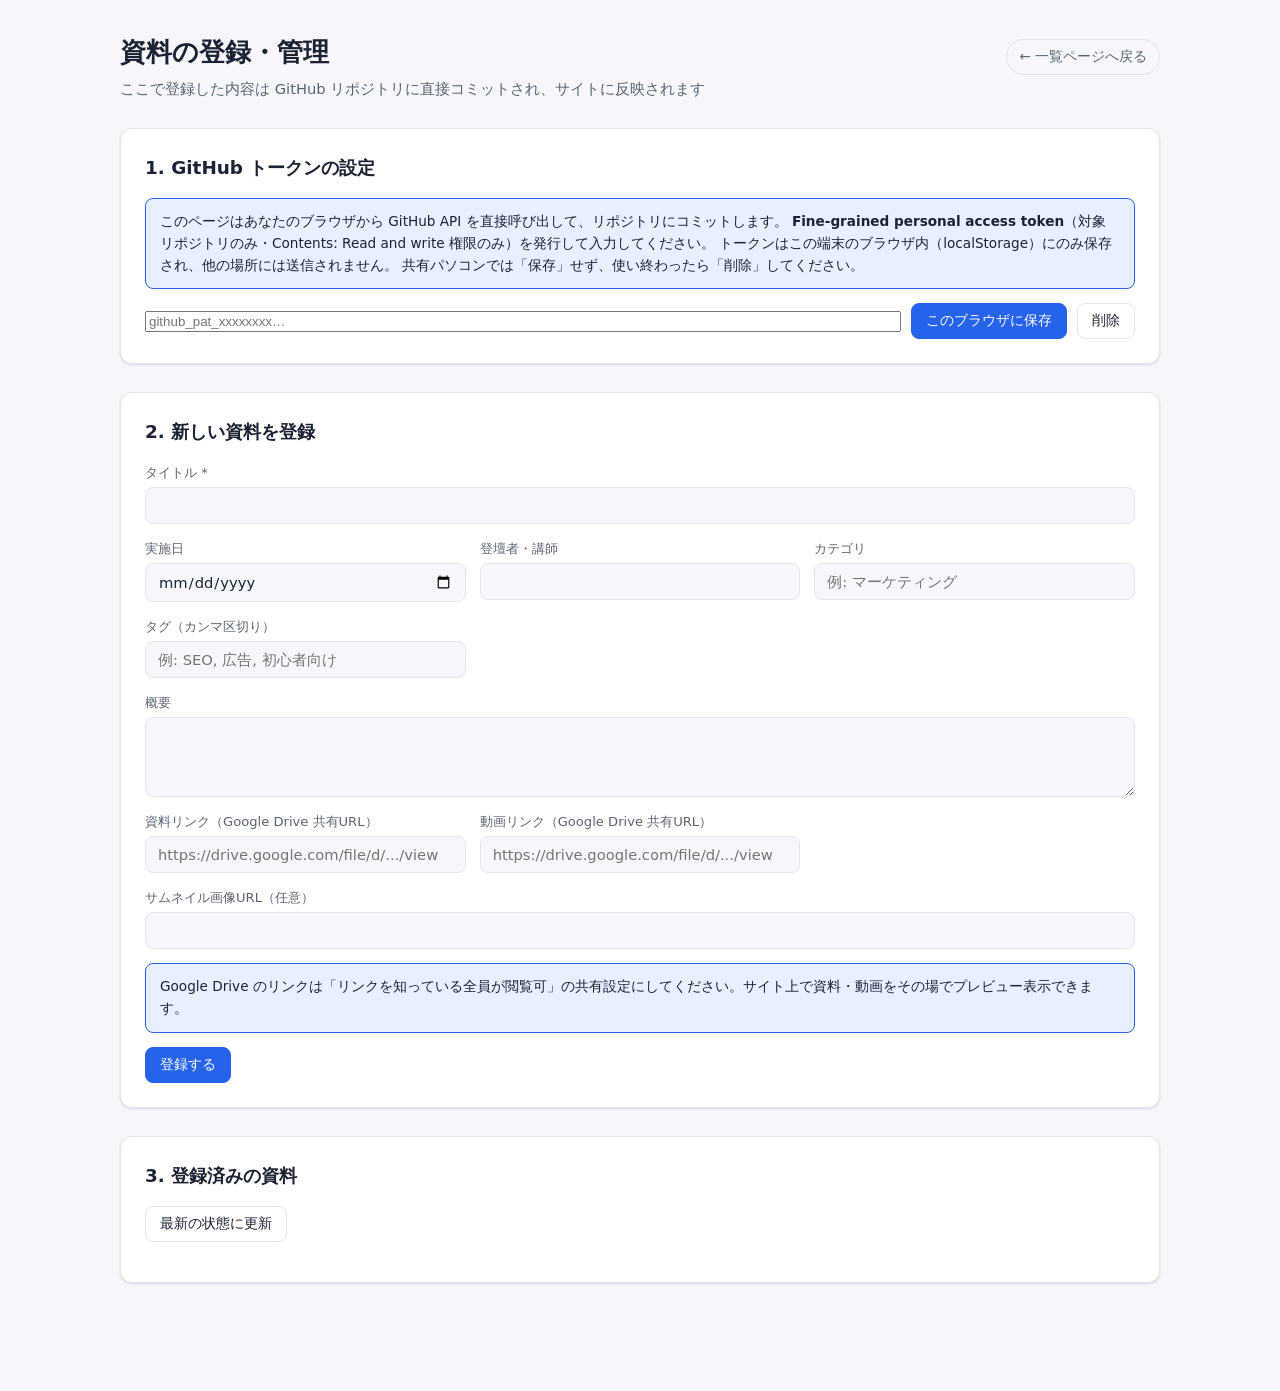
==== admin.html @ a36b5ffc "セミナー資料ライブラリの静的サイトを追加 - GitHub Pages で公開する検索可能な資料・動画一覧サイト - 資料/動画本体はGoogle Driveに置き、リンクのみをdata/materi" ====
<!doctype html>
<html lang="ja">
<head>
  <meta charset="UTF-8" />
  <meta name="viewport" content="width=device-width, initial-scale=1.0" />
  <title>資料の登録・管理 | セミナー資料ライブラリ</title>
  <meta name="robots" content="noindex" />
  <link rel="stylesheet" href="assets/style.css" />
</head>
<body>
  <div class="page">
    <header class="site-header">
      <div>
        <h1>資料の登録・管理</h1>
        <p class="subtitle">ここで登録した内容は GitHub リポジトリに直接コミットされ、サイトに反映されます</p>
      </div>
      <a class="admin-link" href="index.html">← 一覧ページへ戻る</a>
    </header>

    <section class="admin-panel">
      <h2>1. GitHub トークンの設定</h2>
      <div class="notice info">
        このページはあなたのブラウザから GitHub API を直接呼び出して、リポジトリにコミットします。
        <strong>Fine-grained personal access token</strong>（対象リポジトリのみ・Contents: Read and write 権限のみ）を発行して入力してください。
        トークンはこの端末のブラウザ内（localStorage）にのみ保存され、他の場所には送信されません。
        共有パソコンでは「保存」せず、使い終わったら「削除」してください。
      </div>
      <div class="token-row">
        <input id="token-input" type="password" placeholder="github_pat_xxxxxxxx…" autocomplete="off" />
        <button id="token-save" class="btn primary" type="button">このブラウザに保存</button>
        <button id="token-clear" class="btn" type="button">削除</button>
      </div>
      <div id="token-status" class="notice info" hidden></div>
    </section>

    <section class="admin-panel">
      <h2>2. 新しい資料を登録</h2>
      <div id="form-notice" class="notice info" hidden></div>
      <form id="material-form">
        <div class="form-grid">
          <div class="form-field full">
            <label for="title">タイトル *</label>
            <input id="title" name="title" type="text" required />
          </div>
          <div class="form-field">
            <label for="date">実施日</label>
            <input id="date" name="date" type="date" />
          </div>
          <div class="form-field">
            <label for="speaker">登壇者・講師</label>
            <input id="speaker" name="speaker" type="text" />
          </div>
          <div class="form-field">
            <label for="category">カテゴリ</label>
            <input id="category" name="category" type="text" placeholder="例: マーケティング" />
          </div>
          <div class="form-field">
            <label for="tags">タグ（カンマ区切り）</label>
            <input id="tags" name="tags" type="text" placeholder="例: SEO, 広告, 初心者向け" />
          </div>
          <div class="form-field full">
            <label for="description">概要</label>
            <textarea id="description" name="description"></textarea>
          </div>
          <div class="form-field">
            <label for="materialUrl">資料リンク（Google Drive 共有URL）</label>
            <input id="materialUrl" name="materialUrl" type="url" placeholder="https://drive.google.com/file/d/.../view" />
          </div>
          <div class="form-field">
            <label for="videoUrl">動画リンク（Google Drive 共有URL）</label>
            <input id="videoUrl" name="videoUrl" type="url" placeholder="https://drive.google.com/file/d/.../view" />
          </div>
          <div class="form-field full">
            <label for="thumbnail">サムネイル画像URL（任意）</label>
            <input id="thumbnail" name="thumbnail" type="url" />
          </div>
        </div>
        <p class="notice info">
          Google Drive のリンクは「リンクを知っている全員が閲覧可」の共有設定にしてください。サイト上で資料・動画をその場でプレビュー表示できます。
        </p>
        <button id="submit-btn" class="btn primary" type="submit">登録する</button>
      </form>
    </section>

    <section class="admin-panel">
      <h2>3. 登録済みの資料</h2>
      <div id="list-notice" class="notice info" hidden></div>
      <p><button id="refresh-btn" class="btn" type="button">最新の状態に更新</button></p>
      <div id="admin-list" class="admin-list"></div>
    </section>
  </div>

  <script src="assets/common.js"></script>
  <script src="assets/admin.js"></script>
</body>
</html>
---- assets/style.css ----
:root {
  --bg: #f5f7fa;
  --surface: #ffffff;
  --text: #1a2233;
  --text-muted: #5b6472;
  --border: #e2e6ec;
  --accent: #2563eb;
  --accent-hover: #1d4ed8;
  --accent-soft: #e8efff;
  --tag-bg: #eef2f7;
  --tag-text: #3a4250;
  --danger: #d1435b;
  --shadow: 0 1px 2px rgba(16, 24, 40, 0.06), 0 1px 3px rgba(16, 24, 40, 0.08);
  --radius: 12px;
  color-scheme: light;
}

@media (prefers-color-scheme: dark) {
  :root {
    --bg: #12151c;
    --surface: #1a1f2a;
    --text: #e6e9ef;
    --text-muted: #9aa3b2;
    --border: #2b3140;
    --accent: #5b8def;
    --accent-hover: #7ba1f2;
    --accent-soft: #1e2a44;
    --tag-bg: #232a38;
    --tag-text: #c3cad6;
    --danger: #f0748b;
    --shadow: 0 1px 2px rgba(0, 0, 0, 0.3), 0 2px 6px rgba(0, 0, 0, 0.35);
    color-scheme: dark;
  }
}

* { box-sizing: border-box; }

body {
  margin: 0;
  background: var(--bg);
  color: var(--text);
  font-family: "Hiragino Sans", "Hiragino Kaku Gothic ProN", "Yu Gothic", "Noto Sans JP", "Segoe UI", system-ui, sans-serif;
  line-height: 1.6;
}

a { color: var(--accent); }

.page {
  max-width: 1080px;
  margin: 0 auto;
  padding: 32px 20px 80px;
}

header.site-header {
  display: flex;
  flex-wrap: wrap;
  align-items: baseline;
  justify-content: space-between;
  gap: 8px;
  margin-bottom: 28px;
}

header.site-header h1 {
  font-size: 1.6rem;
  margin: 0;
}

header.site-header p.subtitle {
  margin: 4px 0 0;
  color: var(--text-muted);
  font-size: 0.92rem;
}

.admin-link {
  font-size: 0.85rem;
  color: var(--text-muted);
  text-decoration: none;
  border: 1px solid var(--border);
  padding: 6px 12px;
  border-radius: 999px;
  white-space: nowrap;
}
.admin-link:hover { color: var(--accent); border-color: var(--accent); }

.controls {
  display: flex;
  flex-wrap: wrap;
  gap: 12px;
  margin-bottom: 16px;
}

.search-box {
  flex: 1 1 280px;
  position: relative;
}

.search-box input[type="search"] {
  width: 100%;
  padding: 12px 16px;
  border-radius: var(--radius);
  border: 1px solid var(--border);
  background: var(--surface);
  color: var(--text);
  font-size: 1rem;
}
.search-box input[type="search"]:focus {
  outline: 2px solid var(--accent);
  outline-offset: -1px;
}

select#category-filter, select#sort-order {
  padding: 12px 14px;
  border-radius: var(--radius);
  border: 1px solid var(--border);
  background: var(--surface);
  color: var(--text);
  font-size: 0.95rem;
}

.tag-cloud {
  display: flex;
  flex-wrap: wrap;
  gap: 8px;
  margin-bottom: 24px;
}

.tag-chip {
  border: 1px solid var(--border);
  background: var(--surface);
  color: var(--tag-text);
  border-radius: 999px;
  padding: 5px 12px;
  font-size: 0.82rem;
  cursor: pointer;
}
.tag-chip.active {
  background: var(--accent);
  border-color: var(--accent);
  color: #fff;
}

.result-count {
  color: var(--text-muted);
  font-size: 0.88rem;
  margin-bottom: 12px;
}

.card-grid {
  display: grid;
  grid-template-columns: repeat(auto-fill, minmax(280px, 1fr));
  gap: 18px;
}

.card {
  background: var(--surface);
  border: 1px solid var(--border);
  border-radius: var(--radius);
  padding: 18px;
  box-shadow: var(--shadow);
  display: flex;
  flex-direction: column;
  gap: 10px;
}

.card h2 {
  font-size: 1.05rem;
  margin: 0;
  line-height: 1.4;
}

.card .meta {
  font-size: 0.82rem;
  color: var(--text-muted);
}

.card .description {
  font-size: 0.9rem;
  color: var(--text);
  flex: 1;
  display: -webkit-box;
  -webkit-line-clamp: 4;
  -webkit-box-orient: vertical;
  overflow: hidden;
}

.card .tags {
  display: flex;
  flex-wrap: wrap;
  gap: 6px;
}

.card .tags span {
  background: var(--tag-bg);
  color: var(--tag-text);
  font-size: 0.75rem;
  padding: 3px 9px;
  border-radius: 999px;
}

.card .actions {
  display: flex;
  gap: 8px;
  margin-top: 4px;
  flex-wrap: wrap;
}

.btn {
  display: inline-flex;
  align-items: center;
  gap: 6px;
  padding: 8px 14px;
  border-radius: 8px;
  border: 1px solid var(--border);
  background: var(--surface);
  color: var(--text);
  font-size: 0.85rem;
  cursor: pointer;
  text-decoration: none;
}
.btn.primary {
  background: var(--accent);
  border-color: var(--accent);
  color: #fff;
}
.btn.primary:hover { background: var(--accent-hover); }
.btn:hover { border-color: var(--accent); color: var(--accent); }
.btn.primary:hover { color: #fff; }
.btn:disabled {
  opacity: 0.4;
  cursor: not-allowed;
}

.empty-state {
  text-align: center;
  color: var(--text-muted);
  padding: 60px 0;
}

/* Modal */
.modal-overlay {
  position: fixed;
  inset: 0;
  background: rgba(10, 14, 22, 0.6);
  display: flex;
  align-items: center;
  justify-content: center;
  padding: 24px;
  z-index: 100;
}
.modal-overlay[hidden] { display: none; }

.modal {
  background: var(--surface);
  border-radius: var(--radius);
  width: min(900px, 100%);
  max-height: 90vh;
  display: flex;
  flex-direction: column;
  overflow: hidden;
  box-shadow: var(--shadow);
}

.modal-header {
  display: flex;
  align-items: center;
  justify-content: space-between;
  padding: 14px 18px;
  border-bottom: 1px solid var(--border);
}
.modal-header h3 { margin: 0; font-size: 1rem; }

.modal-close {
  background: none;
  border: none;
  font-size: 1.3rem;
  cursor: pointer;
  color: var(--text-muted);
  line-height: 1;
}

.modal-body {
  flex: 1;
  min-height: 60vh;
}
.modal-body iframe {
  width: 100%;
  height: 100%;
  min-height: 60vh;
  border: none;
}

footer.site-footer {
  margin-top: 48px;
  text-align: center;
  color: var(--text-muted);
  font-size: 0.8rem;
}

/* ---- Admin page ---- */
.admin-panel {
  background: var(--surface);
  border: 1px solid var(--border);
  border-radius: var(--radius);
  padding: 24px;
  margin-bottom: 28px;
  box-shadow: var(--shadow);
}

.admin-panel h2 {
  margin-top: 0;
  font-size: 1.15rem;
}

.form-grid {
  display: grid;
  grid-template-columns: repeat(auto-fill, minmax(240px, 1fr));
  gap: 14px;
  margin-bottom: 14px;
}

.form-field { display: flex; flex-direction: column; gap: 4px; }
.form-field.full { grid-column: 1 / -1; }

.form-field label {
  font-size: 0.82rem;
  color: var(--text-muted);
}

.form-field input,
.form-field select,
.form-field textarea {
  padding: 9px 12px;
  border-radius: 8px;
  border: 1px solid var(--border);
  background: var(--bg);
  color: var(--text);
  font-size: 0.92rem;
  font-family: inherit;
}

.form-field textarea { resize: vertical; min-height: 80px; }

.notice {
  font-size: 0.85rem;
  padding: 12px 14px;
  border-radius: 8px;
  border: 1px solid var(--border);
  margin-bottom: 14px;
}
.notice.info { background: var(--accent-soft); border-color: var(--accent); }
.notice.error { background: rgba(209, 67, 91, 0.1); border-color: var(--danger); color: var(--danger); }
.notice.success { background: rgba(34, 197, 94, 0.1); border-color: #22c55e; }
.notice[hidden] { display: none; }

.token-row {
  display: flex;
  gap: 10px;
  flex-wrap: wrap;
  align-items: center;
}
.token-row input[type="password"],
.token-row input[type="text"] {
  flex: 1 1 260px;
}

.checkbox-row {
  display: flex;
  align-items: center;
  gap: 6px;
  font-size: 0.85rem;
  color: var(--text-muted);
}

.admin-list {
  display: flex;
  flex-direction: column;
  gap: 10px;
}

.admin-row {
  display: flex;
  justify-content: space-between;
  align-items: center;
  gap: 12px;
  padding: 12px 14px;
  border: 1px solid var(--border);
  border-radius: 10px;
  background: var(--bg);
}

.admin-row .info { font-size: 0.88rem; }
.admin-row .info strong { display: block; margin-bottom: 2px; }
.admin-row .info span { color: var(--text-muted); font-size: 0.8rem; }

.spinner {
  display: inline-block;
  width: 14px;
  height: 14px;
  border: 2px solid rgba(255,255,255,0.5);
  border-top-color: #fff;
  border-radius: 50%;
  animation: spin 0.7s linear infinite;
}
@keyframes spin { to { transform: rotate(360deg); } }
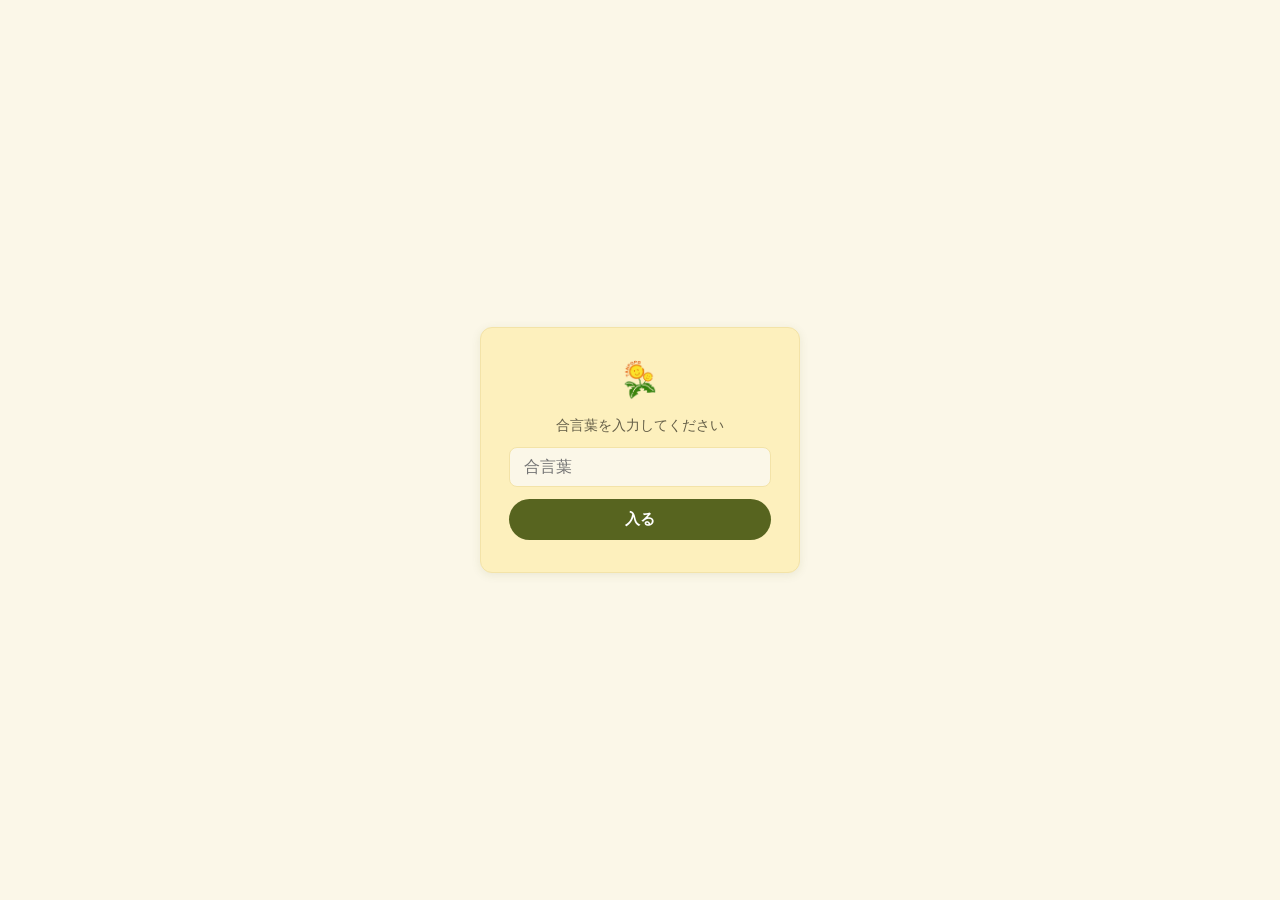
==== commit b7a47fcc: "既存サイト(たんぽぽ歯科マニュアル)のデザイン・機能に合わせてリニューアル - たんぽぽ🌼のロゴ・配色に統一 - 合言葉によるサイト全体のロック画面を追加(仮パスワード: changeme、要変更) " ====
--- a/admin.html
+++ b/admin.html
@@ -5,89 +5,101 @@
   <meta name="viewport" content="width=device-width, initial-scale=1.0" />
   <title>資料の登録・管理 | セミナー資料ライブラリ</title>
   <meta name="robots" content="noindex" />
+  <link rel="icon" href="assets/logo.png" />
   <link rel="stylesheet" href="assets/style.css" />
 </head>
 <body>
-  <div class="page">
+  <div id="lock-screen" class="lock-screen">
+    <form id="lock-form" class="lock-form">
+      <img class="site-logo" src="assets/logo.png" alt="ロゴ" />
+      <p>合言葉を入力してください</p>
+      <input type="password" id="lock-password" placeholder="合言葉" autocomplete="off" />
+      <p id="lock-error" class="lock-error" hidden>合言葉が違います。</p>
+      <button type="submit">入る</button>
+    </form>
+  </div>
+
+  <div id="site-content" hidden>
     <header class="site-header">
-      <div>
-        <h1>資料の登録・管理</h1>
-        <p class="subtitle">ここで登録した内容は GitHub リポジトリに直接コミットされ、サイトに反映されます</p>
-      </div>
-      <a class="admin-link" href="index.html">← 一覧ページへ戻る</a>
+      <img class="site-logo" src="assets/logo.png" alt="ロゴ" />
+      <h1>資料の登録・管理</h1>
+      <a class="post-link" href="index.html">← 一覧ページへ戻る</a>
     </header>
 
-    <section class="admin-panel">
-      <h2>1. GitHub トークンの設定</h2>
-      <div class="notice info">
-        このページはあなたのブラウザから GitHub API を直接呼び出して、リポジトリにコミットします。
-        <strong>Fine-grained personal access token</strong>（対象リポジトリのみ・Contents: Read and write 権限のみ）を発行して入力してください。
-        トークンはこの端末のブラウザ内（localStorage）にのみ保存され、他の場所には送信されません。
-        共有パソコンでは「保存」せず、使い終わったら「削除」してください。
-      </div>
-      <div class="token-row">
-        <input id="token-input" type="password" placeholder="github_pat_xxxxxxxx…" autocomplete="off" />
-        <button id="token-save" class="btn primary" type="button">このブラウザに保存</button>
-        <button id="token-clear" class="btn" type="button">削除</button>
-      </div>
-      <div id="token-status" class="notice info" hidden></div>
-    </section>
+    <main>
+      <section class="admin-panel">
+        <h2>1. GitHub トークンの設定</h2>
+        <div class="notice info">
+          このページはあなたのブラウザから GitHub API を直接呼び出して、リポジトリにコミットします。
+          <strong>Fine-grained personal access token</strong>（対象リポジトリのみ・Contents: Read and write 権限のみ）を発行して入力してください。
+          トークンはこの端末のブラウザ内（localStorage）にのみ保存されます。共有パソコンでは保存せず、使い終わったら削除してください。
+        </div>
+        <div class="token-row">
+          <input id="token-input" type="password" placeholder="github_pat_xxxxxxxx…" autocomplete="off" />
+          <button id="token-save" class="btn primary" type="button">このブラウザに保存</button>
+          <button id="token-clear" class="btn" type="button">削除</button>
+        </div>
+        <div id="token-status" class="notice info" hidden></div>
+      </section>
 
-    <section class="admin-panel">
-      <h2>2. 新しい資料を登録</h2>
-      <div id="form-notice" class="notice info" hidden></div>
-      <form id="material-form">
-        <div class="form-grid">
-          <div class="form-field full">
-            <label for="title">タイトル *</label>
-            <input id="title" name="title" type="text" required />
+      <section class="admin-panel">
+        <h2>2. 新しい資料を登録</h2>
+        <div id="form-notice" class="notice info" hidden></div>
+        <form id="material-form">
+          <div class="form-grid">
+            <div class="form-field full">
+              <label for="title">タイトル *</label>
+              <input id="title" name="title" type="text" required />
+            </div>
+            <div class="form-field">
+              <label for="date">実施日</label>
+              <input id="date" name="date" type="date" />
+            </div>
+            <div class="form-field">
+              <label for="speaker">登壇者・講師</label>
+              <input id="speaker" name="speaker" type="text" />
+            </div>
+            <div class="form-field">
+              <label for="category">カテゴリ</label>
+              <input id="category" name="category" type="text" placeholder="例: マーケティング" />
+            </div>
+            <div class="form-field">
+              <label for="tags">タグ（カンマ区切り）</label>
+              <input id="tags" name="tags" type="text" placeholder="例: SEO, 広告, 初心者向け" />
+            </div>
+            <div class="form-field full">
+              <label for="description">概要</label>
+              <textarea id="description" name="description"></textarea>
+            </div>
+            <div class="form-field">
+              <label for="materialUrl">資料リンク（Google Drive 共有URL）</label>
+              <input id="materialUrl" name="materialUrl" type="url" placeholder="https://drive.google.com/file/d/.../view" />
+            </div>
+            <div class="form-field">
+              <label for="videoUrl">動画リンク（Google Drive 共有URL）</label>
+              <input id="videoUrl" name="videoUrl" type="url" placeholder="https://drive.google.com/file/d/.../view" />
+            </div>
+            <div class="form-field">
+              <label for="pinned">
+                <input id="pinned" name="pinned" type="checkbox" style="width:auto;margin-right:6px;" />
+                一覧の先頭に固定表示する
+              </label>
+            </div>
           </div>
-          <div class="form-field">
-            <label for="date">実施日</label>
-            <input id="date" name="date" type="date" />
-          </div>
-          <div class="form-field">
-            <label for="speaker">登壇者・講師</label>
-            <input id="speaker" name="speaker" type="text" />
-          </div>
-          <div class="form-field">
-            <label for="category">カテゴリ</label>
-            <input id="category" name="category" type="text" placeholder="例: マーケティング" />
-          </div>
-          <div class="form-field">
-            <label for="tags">タグ（カンマ区切り）</label>
-            <input id="tags" name="tags" type="text" placeholder="例: SEO, 広告, 初心者向け" />
-          </div>
-          <div class="form-field full">
-            <label for="description">概要</label>
-            <textarea id="description" name="description"></textarea>
-          </div>
-          <div class="form-field">
-            <label for="materialUrl">資料リンク（Google Drive 共有URL）</label>
-            <input id="materialUrl" name="materialUrl" type="url" placeholder="https://drive.google.com/file/d/.../view" />
-          </div>
-          <div class="form-field">
-            <label for="videoUrl">動画リンク（Google Drive 共有URL）</label>
-            <input id="videoUrl" name="videoUrl" type="url" placeholder="https://drive.google.com/file/d/.../view" />
-          </div>
-          <div class="form-field full">
-            <label for="thumbnail">サムネイル画像URL（任意）</label>
-            <input id="thumbnail" name="thumbnail" type="url" />
-          </div>
-        </div>
-        <p class="notice info">
-          Google Drive のリンクは「リンクを知っている全員が閲覧可」の共有設定にしてください。サイト上で資料・動画をその場でプレビュー表示できます。
-        </p>
-        <button id="submit-btn" class="btn primary" type="submit">登録する</button>
-      </form>
-    </section>
+          <p class="notice info">
+            Google Drive のリンクは「リンクを知っている全員が閲覧可」の共有設定にしてください。サムネイル画像・プレビュー再生に使われます。
+          </p>
+          <button id="submit-btn" class="btn primary" type="submit">登録する</button>
+        </form>
+      </section>
 
-    <section class="admin-panel">
-      <h2>3. 登録済みの資料</h2>
-      <div id="list-notice" class="notice info" hidden></div>
-      <p><button id="refresh-btn" class="btn" type="button">最新の状態に更新</button></p>
-      <div id="admin-list" class="admin-list"></div>
-    </section>
+      <section class="admin-panel">
+        <h2>3. 登録済みの資料</h2>
+        <div id="list-notice" class="notice info" hidden></div>
+        <p><button id="refresh-btn" class="btn" type="button">最新の状態に更新</button></p>
+        <div id="admin-list" class="admin-list"></div>
+      </section>
+    </main>
   </div>
 
   <script src="assets/common.js"></script>
--- a/assets/style.css
+++ b/assets/style.css
@@ -1,334 +1,436 @@
 :root {
-  --bg: #f5f7fa;
-  --surface: #ffffff;
-  --text: #1a2233;
-  --text-muted: #5b6472;
-  --border: #e2e6ec;
-  --accent: #2563eb;
-  --accent-hover: #1d4ed8;
-  --accent-soft: #e8efff;
-  --tag-bg: #eef2f7;
-  --tag-text: #3a4250;
-  --danger: #d1435b;
-  --shadow: 0 1px 2px rgba(16, 24, 40, 0.06), 0 1px 3px rgba(16, 24, 40, 0.08);
-  --radius: 12px;
-  color-scheme: light;
-}
-
-@media (prefers-color-scheme: dark) {
-  :root {
-    --bg: #12151c;
-    --surface: #1a1f2a;
-    --text: #e6e9ef;
-    --text-muted: #9aa3b2;
-    --border: #2b3140;
-    --accent: #5b8def;
-    --accent-hover: #7ba1f2;
-    --accent-soft: #1e2a44;
-    --tag-bg: #232a38;
-    --tag-text: #c3cad6;
-    --danger: #f0748b;
-    --shadow: 0 1px 2px rgba(0, 0, 0, 0.3), 0 2px 6px rgba(0, 0, 0, 0.35);
-    color-scheme: dark;
-  }
+  --bg: #fbf7e8;
+  --surface: #fdf0bd;
+  --text: #3a3626;
+  --text-muted: #655f48;
+  --accent: #d7e8b0;
+  --accent-dark: #57641f;
+  --accent-yellow: #fce38a;
+  --border: #f3e3a8;
+  --danger: #b3261e;
+  --shadow: 0 2px 10px rgba(87, 100, 31, 0.1);
 }
 
 * { box-sizing: border-box; }
 
 body {
   margin: 0;
-  background: var(--bg);
-  color: var(--text);
-  font-family: "Hiragino Sans", "Hiragino Kaku Gothic ProN", "Yu Gothic", "Noto Sans JP", "Segoe UI", system-ui, sans-serif;
-  line-height: 1.6;
-}
-
-a { color: var(--accent); }
-
-.page {
-  max-width: 1080px;
+  font-family: "Hiragino Sans", "Hiragino Kaku Gothic ProN", "Yu Gothic", "Noto Sans JP", sans-serif;
+  background: var(--bg);
+  color: var(--text);
+}
+
+/* ---- 合言葉ロック画面 ---- */
+.lock-screen {
+  position: fixed;
+  inset: 0;
+  display: flex;
+  align-items: center;
+  justify-content: center;
+  background: var(--bg);
+  z-index: 200;
+}
+.lock-screen[hidden] { display: none; }
+
+.lock-form {
+  display: flex;
+  flex-direction: column;
+  align-items: center;
+  gap: 12px;
+  background: var(--surface);
+  border: 1px solid var(--border);
+  border-radius: 12px;
+  box-shadow: var(--shadow);
+  padding: 32px 28px;
+  width: 90%;
+  max-width: 320px;
+  text-align: center;
+}
+.lock-form .site-logo { height: 40px; margin-bottom: 4px; }
+.lock-form p { margin: 0; color: var(--text-muted); font-size: 0.9rem; }
+
+#lock-password {
+  width: 100%;
+  padding: 10px 14px;
+  font-size: 1rem;
+  border: 1px solid var(--border);
+  border-radius: 8px;
+  background: var(--bg);
+  color: var(--text);
+}
+#lock-password:focus { outline: 2px solid var(--accent-dark); outline-offset: 1px; }
+
+.lock-error { color: var(--danger) !important; }
+
+.lock-form button {
+  width: 100%;
+  padding: 10px 14px;
+  border: none;
+  border-radius: 999px;
+  background: var(--accent-dark);
+  color: #fff;
+  font-size: 0.95rem;
+  font-weight: 600;
+  cursor: pointer;
+}
+.lock-form button:hover { opacity: 0.9; }
+
+/* ---- ヘッダー ---- */
+.site-header {
+  position: relative;
+  background: var(--surface);
+  border-bottom: 3px solid transparent;
+  border-image: linear-gradient(90deg, var(--accent-yellow), var(--accent)) 1;
+  padding: 16px 20px;
+  display: flex;
+  align-items: center;
+  justify-content: center;
+  gap: 12px;
+  flex-wrap: wrap;
+}
+.site-logo { height: 32px; width: auto; }
+.site-header h1 { margin: 0; font-size: 1.5rem; color: var(--accent-dark); }
+
+.post-link {
+  display: inline-block;
+  margin-left: auto;
+  padding: 8px 16px;
+  border-radius: 999px;
+  background: var(--accent-dark);
+  color: #fff;
+  font: inherit;
+  font-size: 0.85rem;
+  font-weight: 600;
+  text-decoration: none;
+  white-space: nowrap;
+  border: none;
+  cursor: pointer;
+}
+.post-link:hover { opacity: 0.9; }
+
+main {
+  max-width: 1100px;
   margin: 0 auto;
-  padding: 32px 20px 80px;
-}
-
-header.site-header {
-  display: flex;
-  flex-wrap: wrap;
-  align-items: baseline;
-  justify-content: space-between;
-  gap: 8px;
-  margin-bottom: 28px;
-}
-
-header.site-header h1 {
-  font-size: 1.6rem;
-  margin: 0;
-}
-
-header.site-header p.subtitle {
-  margin: 4px 0 0;
+  padding: 24px 20px 60px;
+}
+
+/* ---- タブ・絞り込み ---- */
+.media-tabs {
+  display: flex;
+  justify-content: center;
+  gap: 4px;
+  border-bottom: 2px solid var(--border);
+  margin-bottom: 20px;
+}
+.media-tab {
+  font: inherit;
+  padding: 10px 20px;
+  border: none;
+  background: none;
   color: var(--text-muted);
-  font-size: 0.92rem;
-}
-
-.admin-link {
-  font-size: 0.85rem;
-  color: var(--text-muted);
-  text-decoration: none;
-  border: 1px solid var(--border);
-  padding: 6px 12px;
-  border-radius: 999px;
+  font-size: 0.95rem;
+  font-weight: 600;
+  cursor: pointer;
+  border-bottom: 2px solid transparent;
+  margin-bottom: -2px;
   white-space: nowrap;
 }
-.admin-link:hover { color: var(--accent); border-color: var(--accent); }
+.media-tab:hover { color: var(--text); }
+.media-tab.active { color: var(--accent-dark); border-bottom-color: var(--accent-dark); }
 
 .controls {
   display: flex;
-  flex-wrap: wrap;
-  gap: 12px;
-  margin-bottom: 16px;
-}
-
-.search-box {
-  flex: 1 1 280px;
-  position: relative;
-}
-
-.search-box input[type="search"] {
+  flex-direction: column;
+  gap: 14px;
+  margin-bottom: 18px;
+}
+#search-input {
   width: 100%;
   padding: 12px 16px;
-  border-radius: var(--radius);
-  border: 1px solid var(--border);
-  background: var(--surface);
-  color: var(--text);
   font-size: 1rem;
-}
-.search-box input[type="search"]:focus {
-  outline: 2px solid var(--accent);
-  outline-offset: -1px;
-}
-
-select#category-filter, select#sort-order {
-  padding: 12px 14px;
-  border-radius: var(--radius);
-  border: 1px solid var(--border);
-  background: var(--surface);
-  color: var(--text);
+  border: 1px solid var(--border);
+  border-radius: 8px;
+  background: var(--surface);
+  color: var(--text);
+}
+#search-input:focus { outline: 2px solid var(--accent-dark); outline-offset: 1px; }
+
+#sort-select {
+  padding: 10px 14px;
   font-size: 0.95rem;
-}
-
-.tag-cloud {
+  border: 1px solid var(--border);
+  border-radius: 8px;
+  background: var(--surface);
+  color: var(--text);
+}
+#sort-select:focus { outline: 2px solid var(--accent-dark); outline-offset: 1px; }
+
+@media (min-width: 640px) {
+  .controls { flex-direction: row; align-items: center; }
+  #search-input { max-width: 320px; }
+  #sort-select { flex-shrink: 0; }
+}
+
+.category-filters {
   display: flex;
   flex-wrap: wrap;
   gap: 8px;
-  margin-bottom: 24px;
-}
-
-.tag-chip {
-  border: 1px solid var(--border);
-  background: var(--surface);
-  color: var(--tag-text);
-  border-radius: 999px;
-  padding: 5px 12px;
-  font-size: 0.82rem;
-  cursor: pointer;
-}
-.tag-chip.active {
+  margin-bottom: 18px;
+}
+.category-btn {
+  font: inherit;
+  padding: 8px 16px;
+  border-radius: 999px;
+  border: 1px solid var(--border);
+  background: var(--surface);
+  color: var(--text);
+  font-size: 0.9rem;
+  cursor: pointer;
+  transition: background-color 0.15s ease, border-color 0.15s ease;
+}
+.category-btn:hover { background: var(--accent-yellow); border-color: var(--accent-yellow); }
+.category-btn.active { background: var(--accent-dark); border-color: var(--accent-dark); color: #fff; }
+
+.result-count { color: var(--text-muted); font-size: 0.85rem; margin: 0 0 12px; }
+.empty-message { text-align: center; color: var(--text-muted); padding: 40px 0; }
+
+/* ---- カード一覧 ---- */
+.video-grid {
+  display: grid;
+  grid-template-columns: repeat(auto-fill, minmax(260px, 1fr));
+  gap: 20px;
+}
+
+.video-card {
+  font: inherit;
+  color: inherit;
+  background: var(--surface);
+  border: 1px solid var(--border);
+  border-radius: 10px;
+  overflow: hidden;
+  cursor: pointer;
+  box-shadow: var(--shadow);
+  display: flex;
+  flex-direction: column;
+  text-align: left;
+  padding: 0;
+  transition: box-shadow 0.15s ease;
+}
+.video-card:hover { box-shadow: 0 4px 14px rgba(87, 100, 31, 0.14); }
+.video-card:focus-visible { outline: 2px solid var(--accent-dark); outline-offset: 2px; }
+
+.video-thumb {
+  position: relative;
+  width: 100%;
+  aspect-ratio: 16 / 9;
+  background: #eef2dc;
+  overflow: hidden;
+}
+.video-thumb.is-text {
+  background-image: url("logo.png");
+  background-size: 64px;
+  background-repeat: no-repeat;
+  background-position: center;
+}
+.video-thumb img {
+  position: absolute;
+  inset: 0;
+  width: 100%;
+  height: 100%;
+  object-fit: cover;
+}
+
+.favorite-btn {
+  position: absolute;
+  top: 6px;
+  left: 6px;
+  z-index: 2;
+  width: 30px;
+  height: 30px;
+  border: none;
+  border-radius: 999px;
+  background: rgba(0, 0, 0, 0.45);
+  color: #fff;
+  font-size: 1.1rem;
+  line-height: 1;
+  cursor: pointer;
+  display: flex;
+  align-items: center;
+  justify-content: center;
+}
+.favorite-btn.active { background: rgba(255, 255, 255, 0.9); color: #e0455a; }
+
+.thumb-pinned-badge {
+  position: absolute;
+  top: 6px;
+  right: 6px;
+  width: 26px;
+  height: 26px;
+  display: flex;
+  align-items: center;
+  justify-content: center;
+  background: rgba(0, 0, 0, 0.45);
+  font-size: 0.95rem;
+  border-radius: 999px;
+}
+
+.thumb-type-badges {
+  position: absolute;
+  bottom: 6px;
+  right: 6px;
+  display: flex;
+  flex-direction: column;
+  gap: 4px;
+  align-items: flex-end;
+}
+.thumb-type-badge {
+  background: rgba(0, 0, 0, 0.6);
+  color: #fff;
+  font-size: 0.7rem;
+  padding: 2px 8px;
+  border-radius: 999px;
+  white-space: nowrap;
+}
+
+.video-info { padding: 14px 16px; }
+.video-category {
+  display: inline-block;
+  font-size: 0.75rem;
+  color: var(--accent-dark);
   background: var(--accent);
-  border-color: var(--accent);
-  color: #fff;
-}
-
-.result-count {
+  padding: 2px 10px;
+  border-radius: 999px;
+  margin: 0 4px 6px 0;
+}
+.video-date {
+  display: inline-block;
+  font-size: 0.75rem;
   color: var(--text-muted);
+  margin: 0 8px 6px 0;
+}
+.video-title { margin: 0 0 6px; font-size: 1.05rem; }
+.video-description {
+  margin: 0;
   font-size: 0.88rem;
-  margin-bottom: 12px;
-}
-
-.card-grid {
-  display: grid;
-  grid-template-columns: repeat(auto-fill, minmax(280px, 1fr));
-  gap: 18px;
-}
-
-.card {
-  background: var(--surface);
-  border: 1px solid var(--border);
-  border-radius: var(--radius);
-  padding: 18px;
-  box-shadow: var(--shadow);
-  display: flex;
-  flex-direction: column;
-  gap: 10px;
-}
-
-.card h2 {
-  font-size: 1.05rem;
-  margin: 0;
-  line-height: 1.4;
-}
-
-.card .meta {
-  font-size: 0.82rem;
   color: var(--text-muted);
-}
-
-.card .description {
-  font-size: 0.9rem;
-  color: var(--text);
-  flex: 1;
   display: -webkit-box;
-  -webkit-line-clamp: 4;
+  -webkit-line-clamp: 2;
   -webkit-box-orient: vertical;
   overflow: hidden;
 }
 
-.card .tags {
-  display: flex;
-  flex-wrap: wrap;
-  gap: 6px;
-}
-
-.card .tags span {
-  background: var(--tag-bg);
-  color: var(--tag-text);
-  font-size: 0.75rem;
-  padding: 3px 9px;
-  border-radius: 999px;
-}
-
-.card .actions {
-  display: flex;
-  gap: 8px;
-  margin-top: 4px;
-  flex-wrap: wrap;
-}
-
-.btn {
-  display: inline-flex;
-  align-items: center;
-  gap: 6px;
-  padding: 8px 14px;
-  border-radius: 8px;
-  border: 1px solid var(--border);
-  background: var(--surface);
-  color: var(--text);
-  font-size: 0.85rem;
-  cursor: pointer;
-  text-decoration: none;
-}
-.btn.primary {
-  background: var(--accent);
-  border-color: var(--accent);
-  color: #fff;
-}
-.btn.primary:hover { background: var(--accent-hover); }
-.btn:hover { border-color: var(--accent); color: var(--accent); }
-.btn.primary:hover { color: #fff; }
-.btn:disabled {
-  opacity: 0.4;
-  cursor: not-allowed;
-}
-
-.empty-state {
-  text-align: center;
-  color: var(--text-muted);
-  padding: 60px 0;
-}
-
-/* Modal */
-.modal-overlay {
-  position: fixed;
-  inset: 0;
-  background: rgba(10, 14, 22, 0.6);
-  display: flex;
-  align-items: center;
-  justify-content: center;
-  padding: 24px;
-  z-index: 100;
-}
-.modal-overlay[hidden] { display: none; }
-
-.modal {
-  background: var(--surface);
-  border-radius: var(--radius);
-  width: min(900px, 100%);
+/* ---- モーダル ---- */
+.modal[hidden] { display: none; }
+.modal { position: fixed; inset: 0; display: flex; align-items: center; justify-content: center; z-index: 100; }
+.modal-backdrop { position: absolute; inset: 0; background: rgba(0, 0, 0, 0.6); }
+.modal-content {
+  position: relative;
+  background: var(--surface);
+  border-radius: 12px;
+  max-width: 800px;
+  width: 92%;
   max-height: 90vh;
+  padding: 20px;
+  z-index: 1;
   display: flex;
   flex-direction: column;
   overflow: hidden;
-  box-shadow: var(--shadow);
-}
-
-.modal-header {
-  display: flex;
-  align-items: center;
-  justify-content: space-between;
-  padding: 14px 18px;
-  border-bottom: 1px solid var(--border);
-}
-.modal-header h3 { margin: 0; font-size: 1rem; }
-
+}
 .modal-close {
+  position: absolute;
+  top: 10px;
+  right: 14px;
+  z-index: 2;
   background: none;
   border: none;
-  font-size: 1.3rem;
+  font-size: 1.8rem;
+  line-height: 1;
   cursor: pointer;
   color: var(--text-muted);
+}
+.modal-favorite-btn {
+  position: absolute;
+  top: 10px;
+  left: 14px;
+  z-index: 2;
+  background: none;
+  border: none;
+  font-size: 1.6rem;
   line-height: 1;
-}
-
-.modal-body {
-  flex: 1;
-  min-height: 60vh;
-}
-.modal-body iframe {
-  width: 100%;
-  height: 100%;
-  min-height: 60vh;
-  border: none;
-}
-
-footer.site-footer {
-  margin-top: 48px;
-  text-align: center;
+  cursor: pointer;
   color: var(--text-muted);
-  font-size: 0.8rem;
-}
-
-/* ---- Admin page ---- */
+}
+.modal-favorite-btn.active { color: #e0455a; }
+
+.modal-tabs {
+  display: flex;
+  justify-content: center;
+  gap: 8px;
+  margin: 8px 0 12px;
+}
+.modal-tabs[hidden] { display: none; }
+.modal-tab {
+  font: inherit;
+  padding: 7px 16px;
+  border-radius: 999px;
+  border: 1px solid var(--border);
+  background: var(--bg);
+  color: var(--text);
+  font-size: 0.85rem;
+  cursor: pointer;
+}
+.modal-tab.active { background: var(--accent-dark); border-color: var(--accent-dark); color: #fff; }
+
+.modal-frame-wrap {
+  position: relative;
+  width: min(100%, calc(52vh * 16 / 9));
+  aspect-ratio: 16 / 9;
+  border-radius: 8px;
+  overflow: hidden;
+  margin: 0 auto 16px;
+  background: #000;
+  flex-shrink: 0;
+}
+.modal-frame-wrap[hidden] { display: none; }
+.modal-frame-wrap.is-pdf { width: min(100%, 640px); aspect-ratio: auto; height: min(75vh, 900px); }
+.modal-frame-wrap iframe { position: absolute; inset: 0; width: 100%; height: 100%; border: 0; }
+
+.modal-text { overflow-y: auto; min-height: 60px; }
+.modal-meta { margin: 0 0 4px; font-size: 0.8rem; color: var(--text-muted); }
+#modal-title { margin: 0 0 8px; font-size: 1.2rem; }
+#modal-description { margin: 0; color: var(--text-muted); white-space: pre-wrap; }
+
+.site-footer { text-align: center; color: var(--text-muted); font-size: 0.8rem; padding: 20px 0 40px; }
+
+@media (max-width: 480px) {
+  .video-grid { grid-template-columns: repeat(2, 1fr); gap: 14px; }
+  .video-info { padding: 8px 10px; }
+  .video-category, .video-date { font-size: 0.65rem; }
+  .video-title { font-size: 0.85rem; }
+  .video-description { display: none; }
+}
+
+/* ---- 管理画面 (admin.html) ---- */
 .admin-panel {
   background: var(--surface);
   border: 1px solid var(--border);
-  border-radius: var(--radius);
+  border-radius: 12px;
   padding: 24px;
-  margin-bottom: 28px;
+  margin-bottom: 24px;
   box-shadow: var(--shadow);
 }
-
-.admin-panel h2 {
-  margin-top: 0;
-  font-size: 1.15rem;
-}
+.admin-panel h2 { margin-top: 0; font-size: 1.1rem; color: var(--accent-dark); }
 
 .form-grid {
   display: grid;
-  grid-template-columns: repeat(auto-fill, minmax(240px, 1fr));
+  grid-template-columns: repeat(auto-fill, minmax(220px, 1fr));
   gap: 14px;
   margin-bottom: 14px;
 }
-
 .form-field { display: flex; flex-direction: column; gap: 4px; }
 .form-field.full { grid-column: 1 / -1; }
-
-.form-field label {
-  font-size: 0.82rem;
-  color: var(--text-muted);
-}
-
-.form-field input,
-.form-field select,
-.form-field textarea {
+.form-field label { font-size: 0.8rem; color: var(--text-muted); }
+.form-field input, .form-field textarea {
   padding: 9px 12px;
   border-radius: 8px;
   border: 1px solid var(--border);
@@ -337,7 +439,6 @@
   font-size: 0.92rem;
   font-family: inherit;
 }
-
 .form-field textarea { resize: vertical; min-height: 80px; }
 
 .notice {
@@ -347,36 +448,33 @@
   border: 1px solid var(--border);
   margin-bottom: 14px;
 }
-.notice.info { background: var(--accent-soft); border-color: var(--accent); }
-.notice.error { background: rgba(209, 67, 91, 0.1); border-color: var(--danger); color: var(--danger); }
-.notice.success { background: rgba(34, 197, 94, 0.1); border-color: #22c55e; }
+.notice.info { background: var(--accent); }
+.notice.error { background: rgba(179, 38, 30, 0.1); border-color: var(--danger); color: var(--danger); }
+.notice.success { background: rgba(87, 100, 31, 0.12); border-color: var(--accent-dark); }
 .notice[hidden] { display: none; }
 
-.token-row {
-  display: flex;
-  gap: 10px;
-  flex-wrap: wrap;
-  align-items: center;
-}
-.token-row input[type="password"],
-.token-row input[type="text"] {
-  flex: 1 1 260px;
-}
-
-.checkbox-row {
-  display: flex;
+.token-row { display: flex; gap: 10px; flex-wrap: wrap; align-items: center; }
+.token-row input { flex: 1 1 260px; }
+
+.btn {
+  display: inline-flex;
   align-items: center;
   gap: 6px;
-  font-size: 0.85rem;
-  color: var(--text-muted);
-}
-
-.admin-list {
-  display: flex;
-  flex-direction: column;
-  gap: 10px;
-}
-
+  padding: 9px 18px;
+  border-radius: 999px;
+  border: 1px solid var(--border);
+  background: var(--bg);
+  color: var(--text);
+  font-size: 0.9rem;
+  cursor: pointer;
+  font: inherit;
+}
+.btn.primary { background: var(--accent-dark); border-color: var(--accent-dark); color: #fff; }
+.btn.primary:hover { opacity: 0.9; }
+.btn:hover { border-color: var(--accent-dark); }
+.btn:disabled { opacity: 0.5; cursor: not-allowed; }
+
+.admin-list { display: flex; flex-direction: column; gap: 10px; }
 .admin-row {
   display: flex;
   justify-content: space-between;
@@ -387,7 +485,6 @@
   border-radius: 10px;
   background: var(--bg);
 }
-
 .admin-row .info { font-size: 0.88rem; }
 .admin-row .info strong { display: block; margin-bottom: 2px; }
 .admin-row .info span { color: var(--text-muted); font-size: 0.8rem; }
@@ -396,7 +493,7 @@
   display: inline-block;
   width: 14px;
   height: 14px;
-  border: 2px solid rgba(255,255,255,0.5);
+  border: 2px solid rgba(255, 255, 255, 0.5);
   border-top-color: #fff;
   border-radius: 50%;
   animation: spin 0.7s linear infinite;
